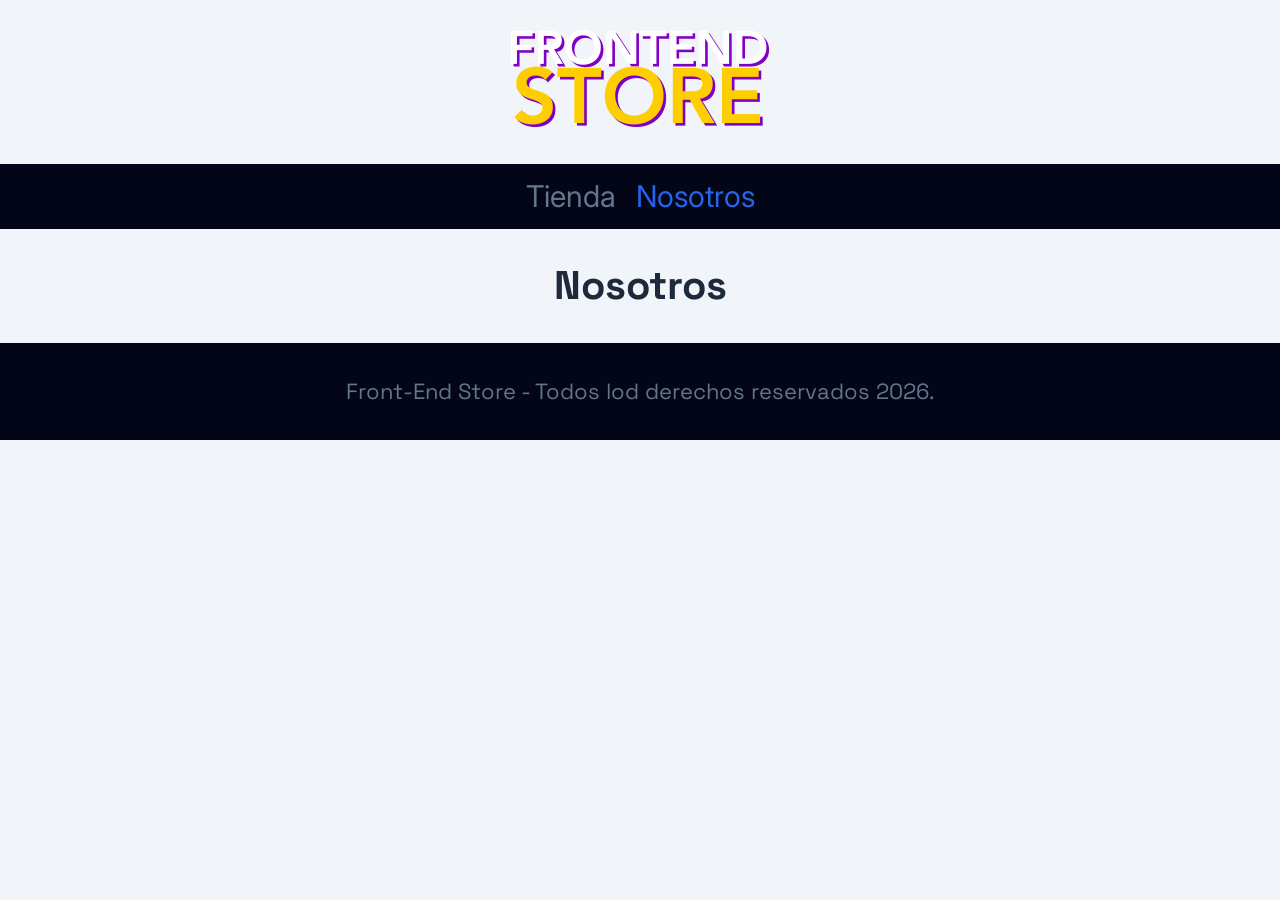
==== nosotros.html @ 739ec579 "BEM was used, and links to the project's other pages were created" ====
<!DOCTYPE html>
<html lang="en">
<head>
    <meta charset="UTF-8">
    <meta name="viewport" content="width=device-width, initial-scale=1.0">
    <title>Front End Store</title>
    <link rel="stylesheet" href="styles/normalize.css">
    <link href="https://fonts.googleapis.com/css2?family=Inter:wght@400;500;600&family=Space+Grotesk:wght@500;600;700&display=swap"
    rel="stylesheet">
    <link rel="stylesheet" href="styles/style.css">
</head>
<body>
    <header class="header">
        <a href="index.html">
            <img class="header__logo" src="img/logo.png" alt="Logotipo de Front End Store">
        </a>
    </header>
    <nav class="navigation">
    <a class="navigation__link" href="index.html">Tienda</a>
    <a class="navigation__link navigation__link--asset" href="nosotros.html">Nosotros</a>
    </nav>

    <main class="container">
        <h1>Nosotros </h1>
    </main>

    <footer class="footer">
        <p class="footer__text">Front-End Store - Todos lod derechos reservados 2026.</p>
    </footer>
</body>
</html>
---- styles/style.css ----
:root {
    --primario: #0F172A;          /* Azul noche */
    --primario-oscuro: #020617;   /* Fondo más oscuro */

    --secundario: #2563EB;        /* Azul eléctrico */
    --secundario-claro: #3B82F6;  /* Hover / detalles */

    --acento: #22D3EE;            /* Cyan */

    --blanco: #FFFFFF;
    --fondo: #F1F5F9;

    --texto: #1E293B;
    --texto-secundario: #64748B;

    --card: #FFFFFF;

    --titulos: 'Space Grotesk', sans-serif;
    --subtitulos: 'Inter', sans-serif;
}
html {
    box-sizing: border-box;
    font-size: 62.5%;
}
*, *:before, *:after {
    box-sizing: inherit;
}
body{
    background-color: var(--fondo);
    font-size: 1.6rem;
    line-height: 1.5;
}
p{
    font-size: 1.6rem;
    font-family: 'Inter', sans-serif;
    color: var(--texto-secundario);
}
a{
    text-decoration: none;
    color: var(--texto);
}
img{
    max-width: 100%;
}
.container{
    max-width: 120rem;
    margin: 0 auto;
}
h1,h2,h3{
    text-align: center;
    color: var(--texto);
    font-family: var(--titulos);

}
h1{
    font-size: 4rem;
}
h2{
    font-size: 3.2;
}
h3{
    font-size: 2.4;
}

/** Introduction to BEM: (Block, Element, Modifier) es una metodología y convención de nombres para escribir clases en CSS de forma limpia, modular y fácil de mantener. **/

.header{
    display: flex;
    justify-content: center;
}
.header__logo{
    margin: 3rem 0;
}

.footer{
    background-color: var(--primario-oscuro);
    padding: 1rem 0;
    margin-top: 2rem;
}
.footer__text{
    text-align: center;
    font-family: var(--titulos);
    font-size: 2.2rem;
}


.navigation{
    background-color: var(--primario-oscuro);
    padding: 1rem 0;
    display: flex;
    justify-content: center;
    gap: 2rem;
}
.navigation__link{
    font-family: var(--subtitulos);
    color: var(--texto-secundario);
    font-size: 3rem;
}   
.navigation__link--asset,
.navigation__link:hover{
    color: var(--secundario);
}
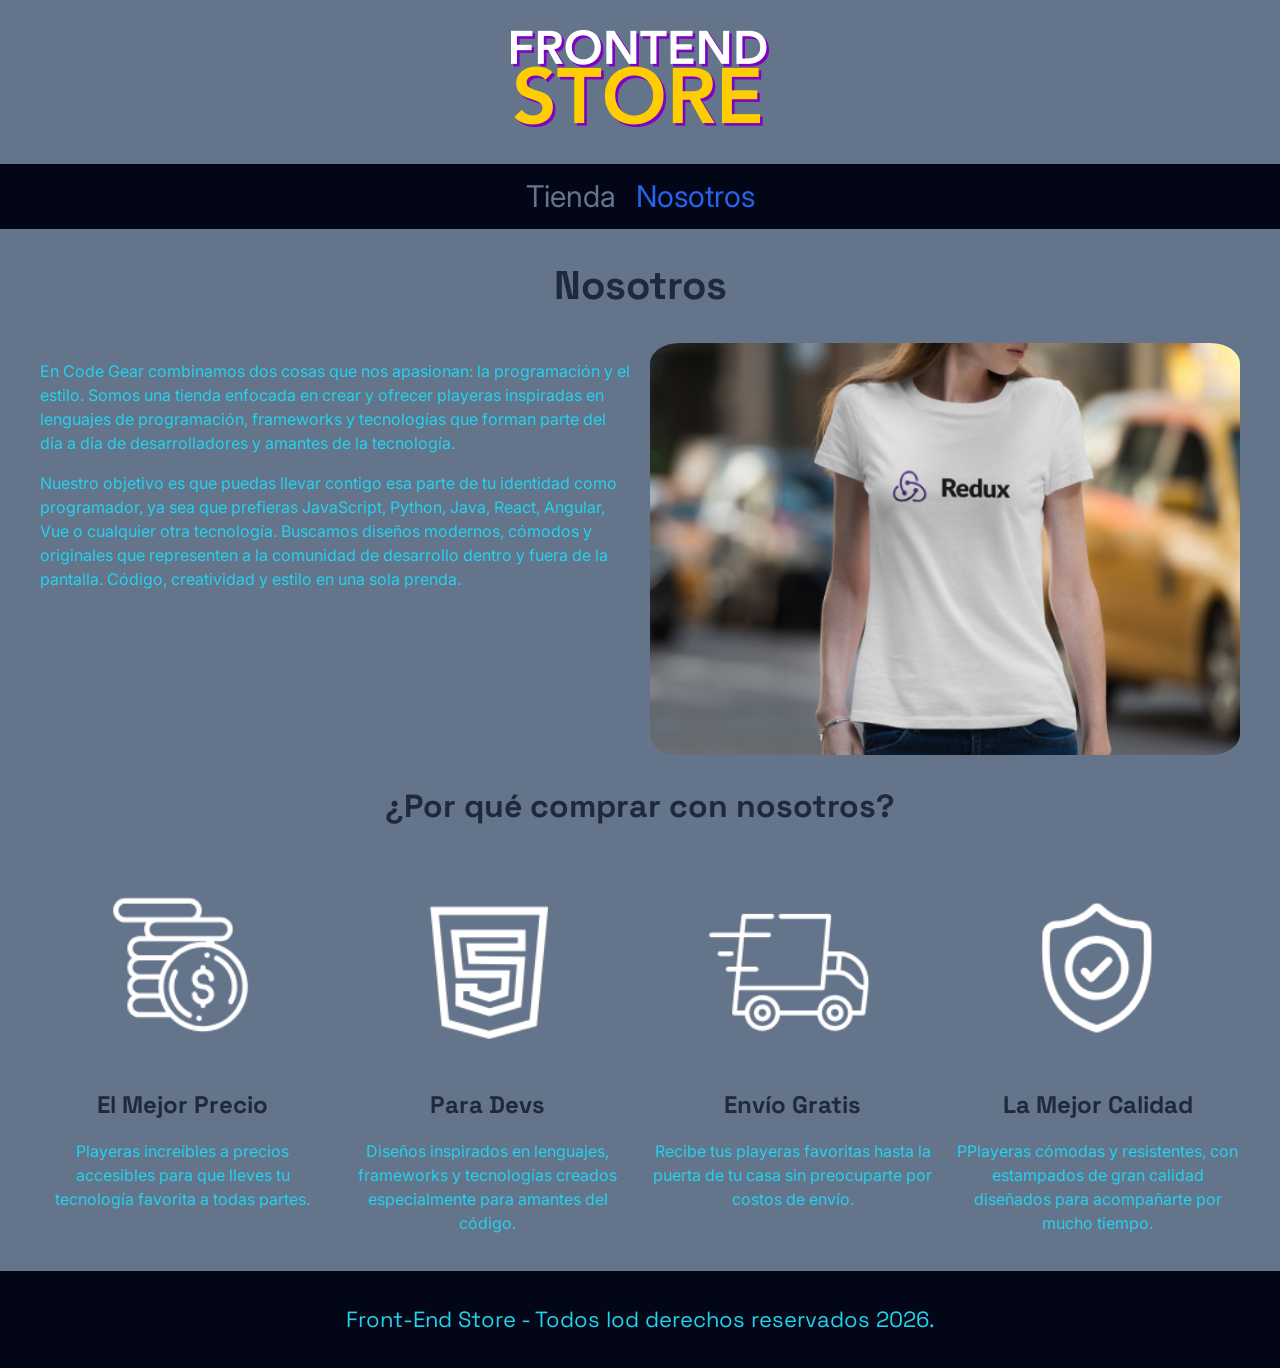
==== commit 33adbc2d: "Feature/product-list" ====
--- a/nosotros.html
+++ b/nosotros.html
@@ -22,7 +22,46 @@
 
     <main class="container">
         <h1>Nosotros </h1>
+        <div class="about-us">
+            <div class="about-us__content">
+                <p>En Code Gear combinamos dos cosas que nos apasionan: la programación y el estilo. Somos una tienda enfocada en crear y ofrecer playeras inspiradas en lenguajes de programación, frameworks y tecnologías que forman parte del día a día de desarrolladores y amantes de la tecnología.</p>
+                <p>Nuestro objetivo es que puedas llevar contigo esa parte de tu identidad como programador, ya sea que prefieras JavaScript, Python, Java, React, Angular, Vue o cualquier otra tecnología. Buscamos diseños modernos, cómodos y originales que representen a la comunidad de desarrollo dentro y fuera de la pantalla.
+
+                Código, creatividad y estilo en una sola prenda.</p>
+            </div>
+            <img class="about-us__image" src="img/nosotros.jpg" alt="About us">
+        </div>
     </main>
+
+    <section class="shopping-cart container">
+        <h2 class="buy-degree">¿Por qué comprar con nosotros?</h2>
+        <div class="blocks">
+            <div class="block">
+                <img class="block__image" src="img/icono_1.png" alt="Why buy">
+                <h3 class="title-block">El Mejor Precio</h3>
+                <p>Playeras increíbles a precios accesibles para que lleves tu tecnología favorita a todas partes.</p>
+            </div>
+
+            <div class="block">
+                <img class="block__image" src="img/icono_2.png" alt="Why buy">
+                <h3 class="title-block">Para Devs</h3>
+                <p>Diseños inspirados en lenguajes, frameworks y tecnologías creados especialmente para amantes del código.</p>
+            </div>
+
+            <div class="block">
+                <img class="block__image" src="img/icono_3.png" alt="Why buy">
+                <h3 class="title-block">Envío Gratis</h3>
+                <p>Recibe tus playeras favoritas hasta la puerta de tu casa sin preocuparte por costos de envío.</p>
+            </div>
+
+            <div class="block">
+                <img class="block__image" src="img/icono_4.png" alt="Why buy">
+                <h3 class="title-block">La Mejor Calidad</h3>
+                <p>PPlayeras cómodas y resistentes, con estampados de gran calidad diseñados para acompañarte por mucho tiempo.</p>
+            </div>
+
+        </div>
+    </section>
 
     <footer class="footer">
         <p class="footer__text">Front-End Store - Todos lod derechos reservados 2026.</p>
--- a/styles/style.css
+++ b/styles/style.css
@@ -26,21 +26,21 @@
     box-sizing: inherit;
 }
 body{
-    background-color: var(--fondo);
+    background-color: var(--texto-secundario);
     font-size: 1.6rem;
     line-height: 1.5;
 }
 p{
     font-size: 1.6rem;
     font-family: 'Inter', sans-serif;
-    color: var(--texto-secundario);
+    color: var(--acento);
 }
 a{
     text-decoration: none;
     color: var(--texto);
 }
 img{
-    max-width: 100%;
+    width: 100%;
 }
 .container{
     max-width: 120rem;
@@ -56,10 +56,10 @@
     font-size: 4rem;
 }
 h2{
-    font-size: 3.2;
+    font-size: 3.2rem;
 }
 h3{
-    font-size: 2.4;
+    font-size: 2.4rem;
 }
 
 /** Introduction to BEM: (Block, Element, Modifier) es una metodología y convención de nombres para escribir clases en CSS de forma limpia, modular y fácil de mantener. **/
@@ -99,4 +99,127 @@
 .navigation__link--asset,
 .navigation__link:hover{
     color: var(--secundario);
+}
+.grid{
+    display: grid;
+    grid-template-columns: repeat(2, 1fr);
+    gap: 2rem;
+}
+@media (min-width: 768px){
+    .grid{
+        grid-template-columns: repeat(3 ,1fr);
+    }
+}
+
+.products{
+    background-color: var(--primario-oscuro);
+    padding: 1rem;
+    border-radius: 5%;
+}
+.products__name{
+    font-size: 4rem;
+}
+.products__price{
+    font-size: 2.8rem;
+    color: var(--texto-secundario);
+}
+.products__name,
+.products__price{
+    font-family: var(--titulos);
+    margin: 1rem 0;
+    text-align: center;
+}
+.graphic{
+    min-height: 30rem;
+    background-repeat: no-repeat;
+    background-size: cover;
+    grid-column: 1 / 3;
+
+}
+.graphic--shirts{
+    grid-row: 2 / 3;
+    background-image: url(../img/grafico1.jpg);
+    border-radius: 5%;
+}
+.graphic--node{
+    background-image: url(../img/grafico2.jpg);
+    grid-row: 8 / 9;
+    border-radius: 5%;
+}
+@media(min-width:768px){
+    .graphic--node{
+    grid-row: 5 / 6;
+    grid-column: 2/ 4;
+}   
+}
+.about-us{
+    display: grid;
+    grid-template-rows: repeat(2, auto);
+}
+@media(min-width:768px){
+    .about-us{
+    grid-template-columns: repeat(2,1fr);
+    column-gap: 2rem;
+    }
+}
+.about-us__image{
+    grid-row: 1 / 2;
+    border-radius: 5%; 
+}
+@media(min-width:768px){
+    .about-us__image{
+        grid-column: 2 / 3;
+    }
+}
+.blocks{
+    display: grid;
+    grid-template-columns: repeat(2, 1fr);
+    gap: 2rem;
+}
+@media(min-width:768px){
+    .blocks{
+        grid-template-columns: repeat(4, 1fr);
+    }
+}
+.block{
+    text-align: center;
+
+}
+.title-block{
+    margin: 0%;
+}
+@media(min-width:768px){
+    .shirt{
+        display: grid;
+        grid-template-columns: repeat(2,1fr);
+        column-gap: 2rem;
+    }
+}
+.form{
+    display: grid;
+    grid-template-columns: repeat(2,1fr);
+    gap: 2rem;
+}
+.form__field{
+    border: 1rem solid var(--primario);
+    background-color: transparent;
+    color: var(--blanco);
+    font-size: 2rem;
+    font-family: Arial, Helvetica, sans-serif;
+    padding: 1rem;
+    appearance: none;
+}
+
+.form__submit{
+    background-color: var(--secundario);
+    border: none;
+    font-size: 2rem;
+    font-family: var(--subtitulos);
+    padding: 2rem;
+    transition: background-color .3s ease;
+    grid-column: 1/3;
+}
+.form__submit:hover{
+    cursor: pointer;
+    background-color: var(--secundario-claro);
 }
